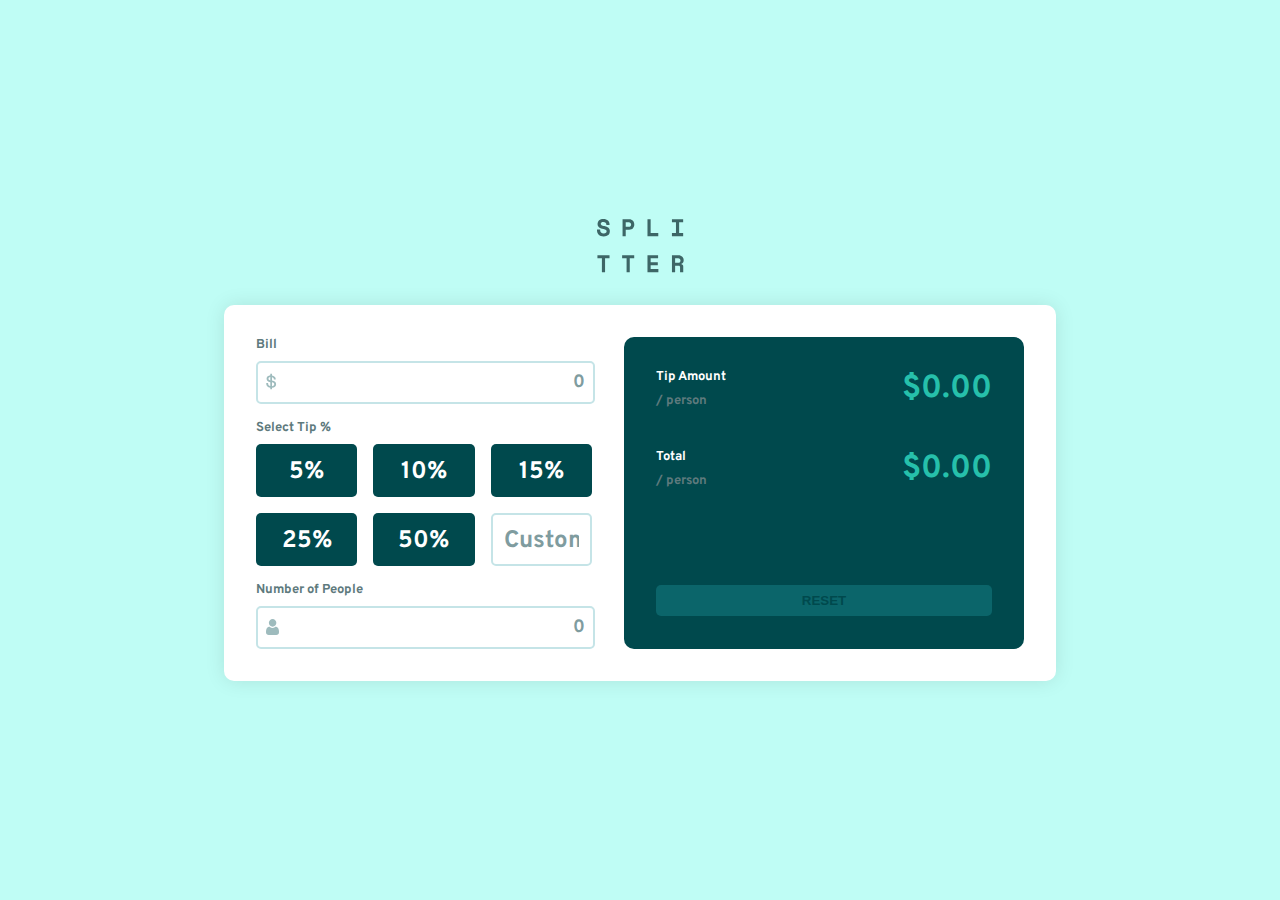
==== tip-calculator-app-main/index.html @ f5ef53f2 "upload new challenge" ====
<!DOCTYPE html>
<html lang="en">
	<head>
		<meta charset="UTF-8" />
		<meta name="viewport" content="width=device-width, initial-scale=1.0" />
		<link rel="icon" type="image/png" sizes="32x32" href="./images/favicon-32x32.png" />
		<link rel="stylesheet" href="style.css" />
		<script src="script.js"></script>
		<title>Frontend Mentor | Tip calculator app</title>
	</head>
	<body>
		<img src="images/logo.svg" alt="logo" />
		<form action="post">
			<section>
				<div>
					<p>Bill</p>
					<label for="bill" class="svg bill-label">
						<input type="number" name="bill" id="bill" placeholder="0" />
					</label>
				</div>
				<div>
					<p>Select Tip %</p>
					<div class="tip-grid">
						<input type="radio" name="tip" id="tip-5" value="5" />
						<label for="tip-5">5%</label>
						<input type="radio" name="tip" id="tip-10" value="10" />
						<label for="tip-10">10%</label>
						<input type="radio" name="tip" id="tip-15" value="15" />
						<label for="tip-15">15%</label>
						<input type="radio" name="tip" id="tip-25" value="25" />
						<label for="tip-25">25%</label>
						<input type="radio" name="tip" id="tip-50" value="50" />
						<label for="tip-50">50%</label>
						<input type="radio" name="tip" id="tip-custom" value="0" />
						<label for="tip-custom" class="custom-label">
							<input
								type="number"
								name="tip-custom"
								id="tip-custom-input"
								placeholder="Custom"
								min="0"
								max="100"
							/>
						</label>
					</div>
				</div>
				<div>
					<div class="row">
						<p>Number of People</p>
						<p id="alert">Can't be zero</p>
					</div>
					<label for="people" class="svg people-label">
						<input type="number" name="people" id="people" placeholder="0" />
					</label>
				</div>
			</section>
			<section>
				<div class="info-grid">
					<div>
						<p class="white">Tip Amount</p>
						<p>/ person</p>
					</div>
					<span>$<span id="tip-amount">0.00</span></span>
					<div>
						<p class="white">Total</p>
						<p>/ person</p>
					</div>
					<span>$<span id="total">0.00</span></span>
				</div>
				<input type="reset" value="Reset" id="reset" disabled />
			</section>
		</form>
	</body>
</html>
---- tip-calculator-app-main/style.css ----
@import url("https://fonts.googleapis.com/css2?family=Overpass&display=swap");

:root {
	--strong-cyan: hsl(172, 67%, 45%);
	--background-cyan: hsl(172, 94%, 87%);
	--very-dark-cyan: hsl(183, 100%, 15%);
	--disabled-cyan: hsl(183, 81%, 23%);
	--dark-grayish-cyan: hsl(186, 14%, 43%);
	--grayish-cyan: hsl(184, 14%, 56%);
	--light-grayish-cyan: hsl(185, 41%, 84%);
	--very-light-grayish-cyan: hsl(189, 41%, 97%);
	--white: hsl(0, 0%, 100%);
	--red: hsl(0, 100%, 63%);
	--font-family: "Overpass", sans-serif;
	--font-size: 24px;
	--font-weight: 700;
	--mobile-width: 375px;
	--desktop-width: 1440px;
}

body {
	font-family: var(--font-family);
	font-size: var(--font-size);
	font-weight: var(--font-weight);
	background-color: var(--background-cyan);
	display: flex;
	flex-direction: column;
	justify-content: center;
	align-items: center;
	height: 100vh;
	gap: 2rem;
	margin: 0;
	padding: 0;
}

form {
	background-color: var(--white);
	border-radius: 10px;
	box-shadow: 0 0 20px 0 rgba(0, 0, 0, 0.1);
	padding: 2rem;
	display: flex;
	gap: 2rem;
	width: 60%;
}

form > * {
	flex: 1;
}

section {
	display: flex;
	flex-direction: column;
	gap: 1rem;
	border-radius: 10px;
	width: 50%;
}

section:nth-child(2) {
	background-color: var(--very-dark-cyan);
	padding: 2rem;
	gap: 5.5rem;
}

p {
	color: var(--dark-grayish-cyan);
	margin: 0;
	margin-bottom: 0.5rem;
	font-size: small;
}

span {
	color: var(--strong-cyan);
	font-size: xx-large;
	text-align: end;
}

.white {
	color: var(--white);
}

.svg {
	position: relative;
}

.svg::before {
	position: absolute;
	inset: 3px 0 0 10px;
}

.bill-label::before {
	content: url("images/icon-dollar.svg");
}

.people-label::before {
	content: url("images/icon-person.svg");
}

input[type="number"] {
	-moz-appearance: textfield;
	font-family: var(--font-family);
	font-weight: var(--font-weight);
	font-size: large;
	color: var(--very-dark-cyan);
	text-align: end;
	border: 2px solid var(--light-grayish-cyan);
	border-radius: 5px;
	padding: 0.5rem;
	width: 95%;
}

input[type="number"]::placeholder {
	font-weight: var(--font-weight);
	color: var(--grayish-cyan);
	font-size: large;
}

input[type="number"]:focus {
	outline: none;
	border-color: var(--strong-cyan);
}

input::-webkit-outer-spin-button,
input::-webkit-inner-spin-button {
	-webkit-appearance: none;
	margin: 0;
}

#tip-custom-input {
	font-size: x-large;
	border: none;
	background: transparent;
}

#tip-custom-input::placeholder {
	text-align: center;
	font-size: x-large;
}

#tip-custom-input:focus ~ .custom-label {
	border: 2px solid var(--strong-cyan);
}

.custom-label:has(#tip-custom-input:focus) {
	border-color: var(--strong-cyan);
}

.custom-label {
	background-color: var(--white) !important;
	border: 2px solid var(--light-grayish-cyan);
}

.tip-grid {
	display: grid;
	grid-template-columns: repeat(3, 1fr);
	grid-template-rows: repeat(2, 1fr);
	gap: 1rem;
}

input[type="radio"] {
	display: none;
}

input[type="radio"] + label {
	width: auto;
	cursor: pointer;
	vertical-align: middle;
	display: flex;
	justify-content: center;
	align-items: center;
	background-color: var(--very-dark-cyan);
	color: var(--white);
	border-radius: 5px;
	padding: 0.2rem 0.2rem 0;
}

input[type="radio"]:hover + label {
	background-color: var(--background-cyan);
	color: var(--very-dark-cyan);
}

input[type="radio"]:checked + label {
	background-color: var(--strong-cyan);
	color: var(--very-dark-cyan);
}

.row {
	display: grid;
	grid-template-columns: 1fr 1fr;
}

.row p {
	width: auto;
}

#alert {
	display: none;
	color: var(--red);
	width: auto;
	flex-direction: row-reverse;
}

.info-grid {
	display: grid;
	grid-template-columns: 1fr 1fr;
	row-gap: 2rem;
}

input[type="reset"] {
	text-transform: uppercase;
	font-weight: var(--font-weight);
	background-color: var(--grayish-cyan);
	color: var(--very-dark-cyan);
	border: none;
	border-radius: 5px;
	padding: 0.5rem;
	cursor: pointer;
}

input[type="reset"]:hover {
	background-color: var(--background-cyan);
}

input[type="reset"]:active {
	background-color: var(--strong-cyan);
}

input[type="reset"]:disabled {
	background-color: var(--disabled-cyan);
}

@media (width < 376px) {
	form {
		width: 83%;
		flex-direction: column;
	}

	section {
		width: auto;
	}

	section:nth-child(2) {
		gap: 2rem;
	}

	.tip-grid {
		grid-template-columns: repeat(2, 1fr);
		grid-template-rows: repeat(3, 1fr);
	}
}
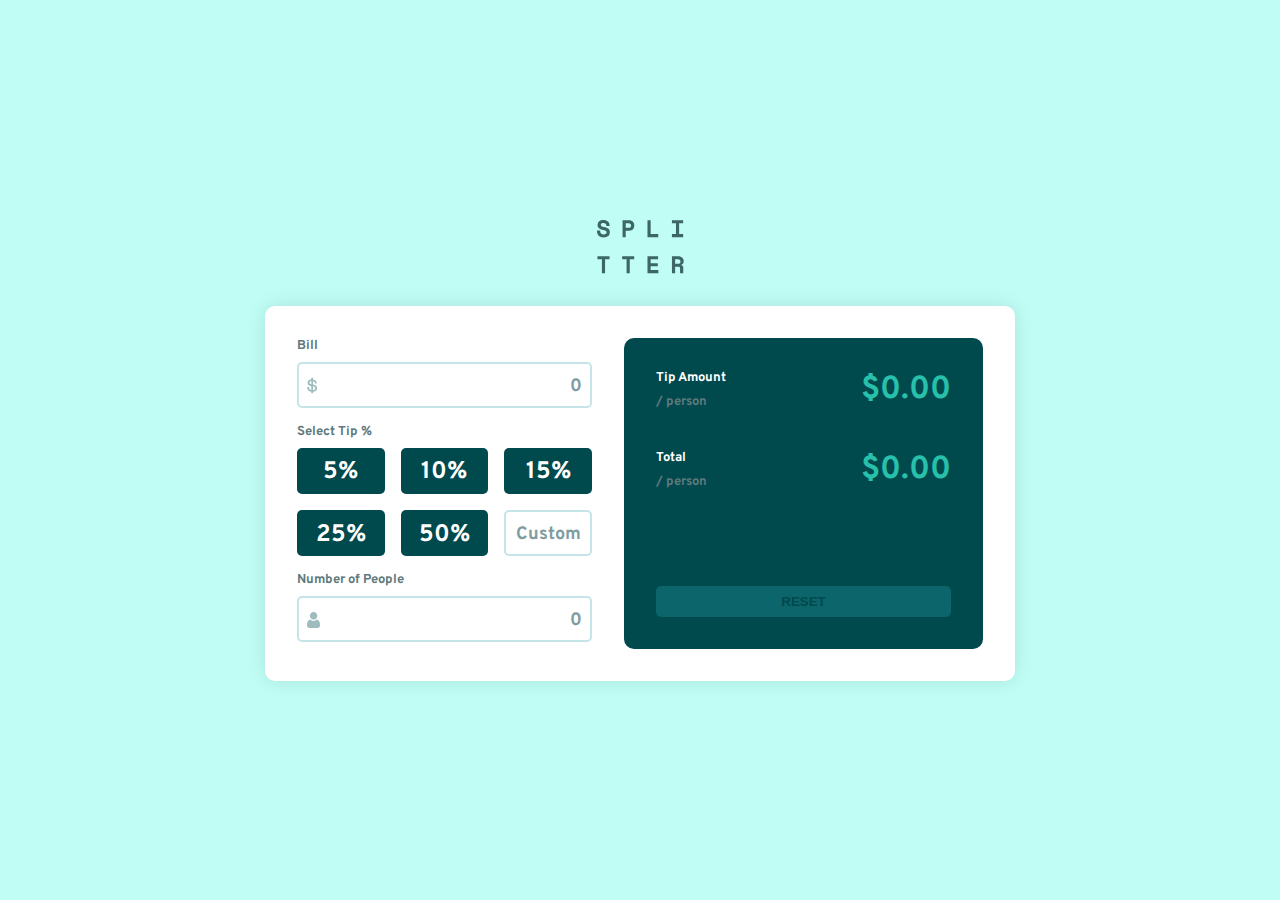
==== commit d5194106: "update some style and add some more input validation" ====
--- a/tip-calculator-app-main/index.html
+++ b/tip-calculator-app-main/index.html
@@ -15,32 +15,25 @@
 				<div>
 					<p>Bill</p>
 					<label for="bill" class="svg bill-label">
-						<input type="number" name="bill" id="bill" placeholder="0" />
+						<input type="number" step="0.01" name="bill" id="bill" placeholder="0" />
 					</label>
 				</div>
 				<div>
 					<p>Select Tip %</p>
 					<div class="tip-grid">
-						<input type="radio" name="tip" id="tip-5" value="5" />
-						<label for="tip-5">5%</label>
-						<input type="radio" name="tip" id="tip-10" value="10" />
-						<label for="tip-10">10%</label>
-						<input type="radio" name="tip" id="tip-15" value="15" />
-						<label for="tip-15">15%</label>
-						<input type="radio" name="tip" id="tip-25" value="25" />
-						<label for="tip-25">25%</label>
-						<input type="radio" name="tip" id="tip-50" value="50" />
-						<label for="tip-50">50%</label>
+						<input type="radio" name="tip" id="tip-5" value="5" tabindex="-1" />
+						<label for="tip-5" tabindex="0" class="tip-label">5%</label>
+						<input type="radio" name="tip" id="tip-10" value="10" tabindex="-1" />
+						<label for="tip-10" tabindex="0" class="tip-label">10%</label>
+						<input type="radio" name="tip" id="tip-15" value="15" tabindex="-1" />
+						<label for="tip-15" tabindex="0" class="tip-label">15%</label>
+						<input type="radio" name="tip" id="tip-25" value="25" tabindex="-1" />
+						<label for="tip-25" tabindex="0" class="tip-label">25%</label>
+						<input type="radio" name="tip" id="tip-50" value="50" tabindex="-1" />
+						<label for="tip-50" tabindex="0" class="tip-label">50%</label>
 						<input type="radio" name="tip" id="tip-custom" value="0" />
 						<label for="tip-custom" class="custom-label">
-							<input
-								type="number"
-								name="tip-custom"
-								id="tip-custom-input"
-								placeholder="Custom"
-								min="0"
-								max="100"
-							/>
+							<input type="number" name="tip-custom" id="tip-custom-input" placeholder="Custom" />
 						</label>
 					</div>
 				</div>
--- a/tip-calculator-app-main/style.css
+++ b/tip-calculator-app-main/style.css
@@ -2,9 +2,9 @@
 
 :root {
 	--strong-cyan: hsl(172, 67%, 45%);
-	--background-cyan: hsl(172, 94%, 87%);
+	--light-strong-cyan: hsl(172, 94%, 87%);
 	--very-dark-cyan: hsl(183, 100%, 15%);
-	--disabled-cyan: hsl(183, 81%, 23%);
+	--dark-strong-cyan: hsl(183, 81%, 23%);
 	--dark-grayish-cyan: hsl(186, 14%, 43%);
 	--grayish-cyan: hsl(184, 14%, 56%);
 	--light-grayish-cyan: hsl(185, 41%, 84%);
@@ -14,23 +14,26 @@
 	--font-family: "Overpass", sans-serif;
 	--font-size: 24px;
 	--font-weight: 700;
-	--mobile-width: 375px;
-	--desktop-width: 1440px;
+}
+
+* {
+	box-sizing: border-box;
 }
 
 body {
 	font-family: var(--font-family);
 	font-size: var(--font-size);
 	font-weight: var(--font-weight);
-	background-color: var(--background-cyan);
+	background-color: var(--light-strong-cyan);
 	display: flex;
 	flex-direction: column;
 	justify-content: center;
 	align-items: center;
-	height: 100vh;
 	gap: 2rem;
 	margin: 0;
 	padding: 0;
+	overflow-y: auto;
+	min-height: 100vh;
 }
 
 form {
@@ -40,7 +43,7 @@
 	padding: 2rem;
 	display: flex;
 	gap: 2rem;
-	width: 60%;
+	width: min(60%, 750px);
 }
 
 form > * {
@@ -85,6 +88,7 @@
 .svg::before {
 	position: absolute;
 	inset: 3px 0 0 10px;
+	width: fit-content;
 }
 
 .bill-label::before {
@@ -104,14 +108,19 @@
 	text-align: end;
 	border: 2px solid var(--light-grayish-cyan);
 	border-radius: 5px;
-	padding: 0.5rem;
-	width: 95%;
+	padding: 0.7rem 0.5rem 0.5rem;
+	width: 100%;
+	outline: none;
 }
 
 input[type="number"]::placeholder {
 	font-weight: var(--font-weight);
 	color: var(--grayish-cyan);
 	font-size: large;
+}
+
+input[type="number"]:hover {
+	border-color: var(--light-strong-cyan);
 }
 
 input[type="number"]:focus {
@@ -123,30 +132,6 @@
 input::-webkit-inner-spin-button {
 	-webkit-appearance: none;
 	margin: 0;
-}
-
-#tip-custom-input {
-	font-size: x-large;
-	border: none;
-	background: transparent;
-}
-
-#tip-custom-input::placeholder {
-	text-align: center;
-	font-size: x-large;
-}
-
-#tip-custom-input:focus ~ .custom-label {
-	border: 2px solid var(--strong-cyan);
-}
-
-.custom-label:has(#tip-custom-input:focus) {
-	border-color: var(--strong-cyan);
-}
-
-.custom-label {
-	background-color: var(--white) !important;
-	border: 2px solid var(--light-grayish-cyan);
 }
 
 .tip-grid {
@@ -173,14 +158,45 @@
 	padding: 0.2rem 0.2rem 0;
 }
 
-input[type="radio"]:hover + label {
-	background-color: var(--background-cyan);
-	color: var(--very-dark-cyan);
+input[type="radio"]:hover + label,
+label[tabindex="0"]:focus-visible {
+	background-color: var(--light-strong-cyan);
+	color: var(--very-dark-cyan);
+	outline: none !important;
 }
 
 input[type="radio"]:checked + label {
 	background-color: var(--strong-cyan);
 	color: var(--very-dark-cyan);
+}
+
+#tip-custom-input {
+	font-size: large;
+	border: none;
+	background: transparent;
+}
+
+#tip-custom-input::placeholder {
+	text-align: center;
+	font-size: large;
+}
+
+#tip-custom-input:focus ~ .custom-label {
+	border: 2px solid var(--strong-cyan);
+}
+
+.custom-label:has(#tip-custom-input:focus) {
+	border-color: var(--strong-cyan);
+}
+
+.custom-label {
+	background-color: var(--white) !important;
+	border: 2px solid var(--light-grayish-cyan);
+	padding: 0 !important;
+}
+
+.custom-label:hover {
+	border-color: var(--light-strong-cyan);
 }
 
 .row {
@@ -217,7 +233,7 @@
 }
 
 input[type="reset"]:hover {
-	background-color: var(--background-cyan);
+	background-color: var(--light-strong-cyan);
 }
 
 input[type="reset"]:active {
@@ -225,12 +241,28 @@
 }
 
 input[type="reset"]:disabled {
-	background-color: var(--disabled-cyan);
-}
-
-@media (width < 376px) {
+	background-color: var(--dark-strong-cyan);
+}
+
+@media (width < 1200px) {
 	form {
-		width: 83%;
+		flex-direction: column;
+	}
+
+	section {
+		width: auto;
+	}
+}
+
+@media (width < 660px) {
+	form {
+		width: 396px;
+	}
+}
+
+@media (width < 396px) {
+	form {
+		width: 100%;
 		flex-direction: column;
 	}
 
